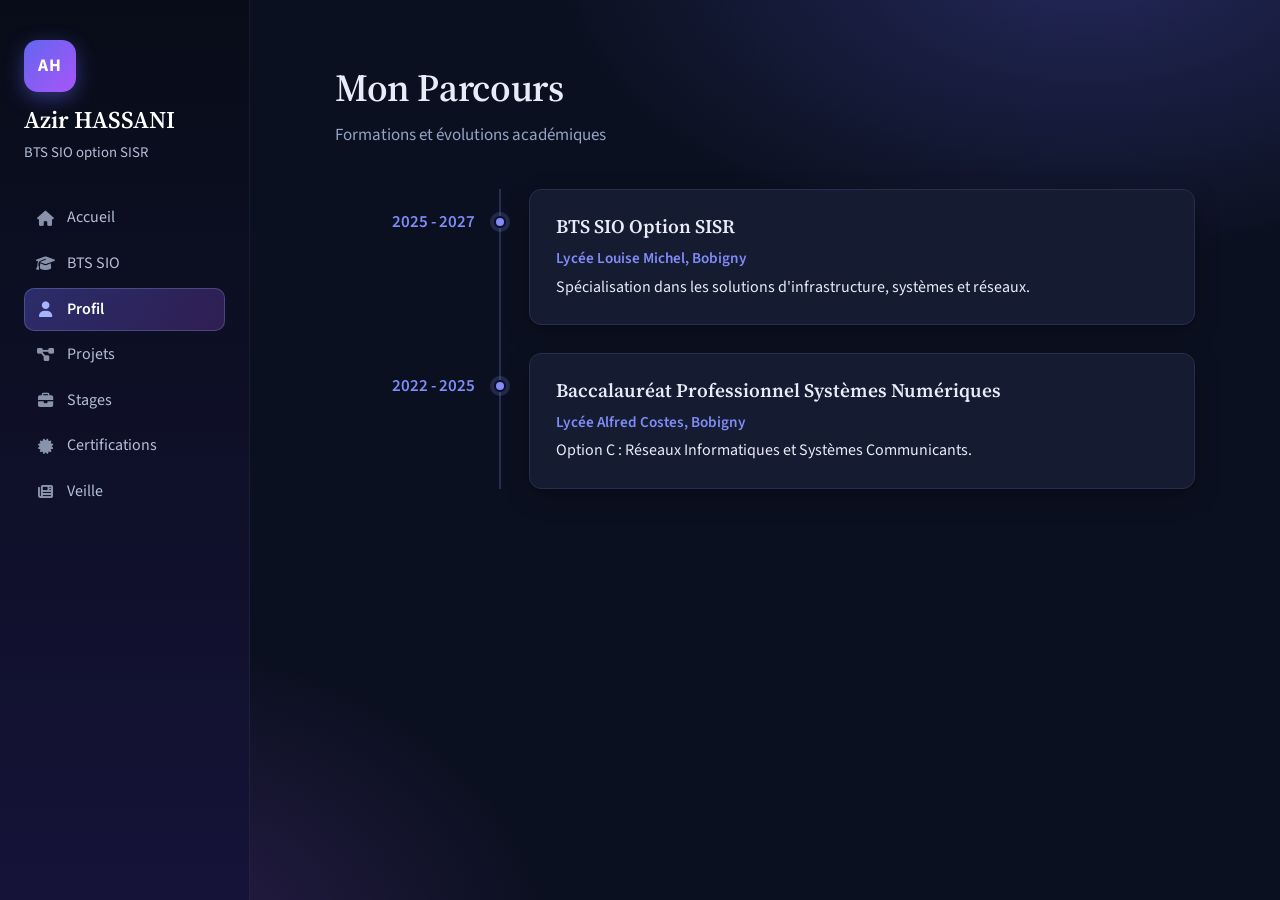
==== portfolio/profil.html @ 305497b4 "Add files via upload" ====
<!DOCTYPE html>
<html lang="fr">
<head>
    <meta charset="UTF-8">
    <meta name="viewport" content="width=device-width, initial-scale=1.0">
    <title>Profil - Azir HASSANI</title>
    <link rel="stylesheet" href="https://cdnjs.cloudflare.com/ajax/libs/font-awesome/6.4.0/css/all.min.css">
    <link href="https://fonts.googleapis.com/css2?family=Source+Sans+3:wght@400;600;700&family=Source+Serif+4:wght@500;600;700&display=swap" rel="stylesheet">
    <link rel="stylesheet" href="style.css">
</head>
<body>

    <header class="sidebar">
        <div>
            <span class="avatar" aria-hidden="true">AH</span>
            <a href="index.html" class="brand">Azir HASSANI</a>
            <p class="brand-sub">BTS SIO option SISR</p>
        </div>
        <nav>
            <ul class="nav-links">
                <li><a href="index.html"><i class="fa-solid fa-house"></i><span>Accueil</span></a></li>
                <li><a href="bts-sio.html"><i class="fa-solid fa-graduation-cap"></i><span>BTS SIO</span></a></li>
                <li><a href="profil.html" class="active"><i class="fa-solid fa-user"></i><span>Profil</span></a></li>
                <li><a href="projets.html"><i class="fa-solid fa-diagram-project"></i><span>Projets</span></a></li>
                <li><a href="stages.html"><i class="fa-solid fa-briefcase"></i><span>Stages</span></a></li>
                <li><a href="certifications.html"><i class="fa-solid fa-certificate"></i><span>Certifications</span></a></li>
                <li><a href="veille.html"><i class="fa-solid fa-newspaper"></i><span>Veille</span></a></li>
            </ul>
        </nav>
    </header>

    <main class="page">
        <h1 class="page-title">Mon Parcours</h1>
        <p class="page-lead">Formations et évolutions académiques</p>

        <!-- Pour l'année d'après : copier un bloc <li class="timeline-item"> et le placer en premier
        <li class="timeline-item">
            <span class="timeline-date">2027 - 2028</span>
            <div class="timeline-body">
                <div class="panel">
                    <h2 class="panel-title">Licence ...</h2>
                    <p class="panel-meta">Établissement, Ville</p>
                    <p class="panel-text">...</p>
                </div>
            </div>
        </li>
        -->

        <ol class="timeline">
            <li class="timeline-item">
                <span class="timeline-date">2025 - 2027</span>
                <div class="timeline-body">
                    <div class="panel">
                        <h2 class="panel-title">BTS SIO Option SISR</h2>
                        <p class="panel-meta">Lycée Louise Michel, Bobigny</p>
                        <p class="panel-text">Spécialisation dans les solutions d'infrastructure, systèmes et réseaux.</p>
                    </div>
                </div>
            </li>

            <li class="timeline-item">
                <span class="timeline-date">2022 - 2025</span>
                <div class="timeline-body">
                    <div class="panel">
                        <h2 class="panel-title">Baccalauréat Professionnel Systèmes Numériques</h2>
                        <p class="panel-meta">Lycée Alfred Costes, Bobigny</p>
                        <p class="panel-text">Option C : Réseaux Informatiques et Systèmes Communicants.</p>
                    </div>
                </div>
            </li>
        </ol>
    </main>

</body>
</html>
---- portfolio/style.css ----
/* =========================================================
   PORTFOLIO - Azir HASSANI
   Thème sombre moderne (indigo), sans JavaScript
========================================================= */

:root {
    --paper: #0b1020;
    --surface: #151b30;
    --ink: #e8ecf8;
    --muted: #94a3c4;
    --line: #262f50;

    --accent: #818cf8;
    --accent-soft: rgba(129, 140, 248, 0.16);

    --side-bg: #080c18;
    --side-text: #b4bfd8;
    --side-accent: #a5b4fc;

    --serif: 'Source Serif 4', Georgia, 'Times New Roman', serif;
    --sans: 'Source Sans 3', system-ui, -apple-system, 'Segoe UI', sans-serif;

    --sidebar-width: 250px;
    --radius: 12px;
    --shadow: 0 1px 2px rgba(0, 0, 0, 0.3), 0 8px 24px rgba(0, 0, 0, 0.25);
    --shadow-hover: 0 10px 32px rgba(129, 140, 248, 0.25);
}


/* =========================================================
   BASE
========================================================= */

*,
*::before,
*::after {
    box-sizing: border-box;
}

html {
    scroll-behavior: smooth;
}

body {
    margin: 0;
    min-height: 100vh;
    background:
        radial-gradient(900px 500px at 85% -5%, rgba(99, 102, 241, 0.28), transparent 60%),
        radial-gradient(700px 500px at 10% 105%, rgba(168, 85, 247, 0.20), transparent 60%),
        var(--paper);
    background-attachment: fixed;
    color: var(--ink);
    font-family: var(--sans);
    font-size: 1.0625rem;
    line-height: 1.6;
}

h1, h2, h3, h4 {
    font-family: var(--serif);
    line-height: 1.25;
}

a:focus-visible,
.btn:focus-visible {
    outline: 2px solid var(--accent);
    outline-offset: 3px;
}


/* =========================================================
   MENU LATÉRAL
========================================================= */

.sidebar {
    position: fixed;
    top: 0;
    left: 0;
    bottom: 0;
    z-index: 10;
    width: var(--sidebar-width);
    padding: 40px 24px;
    display: flex;
    flex-direction: column;
    gap: 32px;
    overflow-y: auto;
    background: linear-gradient(180deg, #080c18 0%, #151338 100%);
    border-right: 1px solid rgba(255, 255, 255, 0.06);
    color: var(--side-text);
}

.brand {
    display: block;
    font-family: var(--serif);
    font-size: 1.5rem;
    font-weight: 600;
    line-height: 1.2;
    color: #fff;
    text-decoration: none;
}

.brand-sub {
    margin: 6px 0 0;
    font-size: 0.92rem;
    color: var(--side-text);
}

.nav-links {
    list-style: none;
    margin: 0;
    padding: 0;
    display: flex;
    flex-direction: column;
    gap: 2px;
}

.nav-links a {
    border-radius: 0 8px 8px 0;
    display: block;
    padding: 9px 12px;
    border-left: 3px solid transparent;
    color: var(--side-text);
    font-size: 1rem;
    text-decoration: none;
    transition: color 0.2s;
}

.nav-links a:hover {
    color: #fff;
}

.nav-links a.active {
    color: #fff;
    font-weight: 600;
    border-left-color: var(--side-accent);
    background: rgba(255, 255, 255, 0.06);
}

.sidebar a:focus-visible {
    outline: 2px solid var(--side-accent);
    outline-offset: 2px;
}


/* =========================================================
   CONTENU DES PAGES
========================================================= */

.page {
    margin-left: var(--sidebar-width);
    padding: 64px 56px 96px;
}

/* Contenu centré dans l'espace à droite du menu */
.page {
    display: grid;
    grid-template-columns: minmax(0, 860px);
    justify-content: center;
    align-content: start;
}

.page-title {
    margin: 0 0 10px;
    font-size: 2.4rem;
    font-weight: 600;
}

.page-lead {
    margin: 0 0 40px;
    max-width: 62ch;
    color: var(--muted);
}

/* Liens simples dans le texte */
.page a:not([class]) {
    color: var(--accent);
    text-underline-offset: 3px;
}

.page a:not([class]):hover {
    text-decoration-thickness: 2px;
}


/* =========================================================
   ACCUEIL
========================================================= */

.home {
    min-height: 100vh;
    align-content: center;
}

.hero-title {
    margin: 0 0 12px;
    font-size: clamp(2.6rem, 6vw, 4.4rem);
    font-weight: 700;
    letter-spacing: -0.02em;
    line-height: 1.05;
}

.hero-subtitle {
    margin: 0 0 28px;
    font-family: var(--sans);
    font-size: 1.3rem;
    font-weight: 600;
    color: var(--accent);
}

.hero-text {
    margin: 0 0 40px;
    max-width: 54ch;
    font-size: 1.15rem;
    color: var(--muted);
}

.hero-buttons {
    display: flex;
    flex-wrap: wrap;
    gap: 14px;
}


/* =========================================================
   BOUTONS
========================================================= */

.btn {
    display: inline-flex;
    align-items: center;
    gap: 10px;
    padding: 11px 22px;
    border: 1px solid var(--ink);
    border-radius: 10px;
    font-family: var(--sans);
    font-size: 1rem;
    font-weight: 600;
    text-decoration: none;
    cursor: pointer;
    transition: background 0.2s, color 0.2s, border-color 0.2s;
}

.btn-primary {
    background: linear-gradient(135deg, #6366f1, #8b5cf6);
    border-color: transparent;
    color: #fff;
}

.btn-primary:hover {
    filter: brightness(1.12);
    border-color: transparent;
}

.btn-outline {
    background: transparent;
    color: var(--ink);
}

.btn-outline {
    border-color: var(--line);
}

.btn-outline:hover {
    background: var(--accent-soft);
    border-color: var(--accent);
    color: var(--accent);
}


/* =========================================================
   PANNEAUX (anciennes "cartes")
========================================================= */

.panel {
    margin-bottom: 20px;
    padding: 24px 26px;
    background: var(--surface);
    border: 1px solid var(--line);
    border-radius: var(--radius);
    box-shadow: var(--shadow);
}

.panel-title {
    margin: 0 0 8px;
    font-size: 1.2rem;
    font-weight: 600;
}

.panel-sub {
    display: block;
    font-size: 0.92rem;
    color: var(--muted);
}

.panel-meta {
    margin: 0 0 4px;
    font-size: 0.95rem;
    font-weight: 600;
    color: var(--accent);
}

.panel-text {
    margin: 0;
    font-size: 1rem;
}

.panel-hint {
    margin: 12px 0 0;
    font-size: 0.92rem;
    color: var(--muted);
}

.panel-head {
    display: flex;
    align-items: flex-start;
    gap: 14px;
    margin-bottom: 12px;
}

.panel-head .panel-title {
    margin-bottom: 2px;
}

.panel-icon {
    flex: none;
    width: 1.6rem;
    margin-top: 3px;
    font-size: 1.2rem;
    text-align: center;
    color: var(--accent);
}

.panel ul {
    margin: 12px 0 0;
    padding-left: 20px;
}

.panel li + li {
    margin-top: 4px;
}

.panel-accent {
    border-left: 4px solid var(--accent);
}

/* Panneau entièrement cliquable */
.panel-link {
    display: block;
    color: inherit;
    text-decoration: none;
}

.panel-link .panel {
    transition: border-color 0.2s, box-shadow 0.2s, transform 0.2s;
}

.panel-link:hover .panel {
    border-color: var(--accent);
    box-shadow: var(--shadow-hover);
    transform: translateY(-2px);
}

.panel-link:hover .panel-title {
    color: var(--accent);
}

.grid-2 {
    display: grid;
    grid-template-columns: repeat(auto-fit, minmax(300px, 1fr));
    gap: 20px;
    margin-bottom: 20px;
}

.grid-2 .panel {
    height: 100%;
    margin-bottom: 0;
}


/* =========================================================
   ONGLETS (sans JS : boutons radio cachés + labels)
========================================================= */

.tabs {
    position: relative;
    padding: 0 26px 28px;
    background: var(--surface);
    border: 1px solid var(--line);
    border-radius: var(--radius);
    box-shadow: var(--shadow);
}

.tab-radio {
    position: absolute;
    width: 0;
    height: 0;
    opacity: 0;
    pointer-events: none;
}

.tab-menu {
    display: flex;
    flex-wrap: wrap;
    gap: 4px;
    margin: 0 -26px 26px;
    padding: 0 26px;
    border-bottom: 1px solid var(--line);
}

.tab-btn {
    margin-bottom: -1px;
    padding: 16px 16px 13px;
    border-bottom: 3px solid transparent;
    font-weight: 600;
    color: var(--muted);
    cursor: pointer;
    user-select: none;
    transition: color 0.2s;
}

.tab-btn:hover {
    color: var(--ink);
}

/* Onglet sélectionné */
#radio-s1:checked ~ .tab-menu label[for="radio-s1"],
#radio-s2:checked ~ .tab-menu label[for="radio-s2"],
#radio-a2:checked ~ .tab-menu label[for="radio-a2"] {
    color: var(--accent);
    border-bottom-color: var(--accent);
}

/* Navigation au clavier */
#radio-s1:focus-visible ~ .tab-menu label[for="radio-s1"],
#radio-s2:focus-visible ~ .tab-menu label[for="radio-s2"],
#radio-a2:focus-visible ~ .tab-menu label[for="radio-a2"] {
    outline: 2px solid var(--accent);
    outline-offset: -2px;
}

/* Tous les contenus sont cachés par défaut */
.tab-content {
    display: none;
}

/* Seul le contenu de l'onglet sélectionné est affiché */
#radio-s1:checked ~ #tab-s1,
#radio-s2:checked ~ #tab-s2,
#radio-a2:checked ~ #tab-a2 {
    display: block;
    animation: fadeIn 0.25s ease-out;
}

@keyframes fadeIn {
    from { opacity: 0; }
    to   { opacity: 1; }
}


/* =========================================================
   COMPÉTENCES (badges = liens vers les PDF de cours)
========================================================= */

.skills-group {
    margin-bottom: 26px;
}

.skills-group:last-child {
    margin-bottom: 0;
}

.skills-group-title {
    margin: 0 0 12px;
    font-family: var(--sans);
    font-size: 1rem;
    font-weight: 700;
    color: var(--ink);
}

.skills-badge-list {
    display: flex;
    flex-wrap: wrap;
    gap: 10px;
}

.skill-badge {
    display: inline-block;
    padding: 7px 16px;
    background: var(--surface);
    border: 1px solid var(--line);
    border-radius: 999px;
    font-size: 0.95rem;
    font-weight: 600;
    color: var(--ink);
    text-decoration: none;
    transition: border-color 0.2s, color 0.2s, background 0.2s;
}

.skill-badge:hover {
    border-color: var(--accent);
    background: var(--accent-soft);
    color: var(--accent);
}


/* =========================================================
   FRISE (profil + stages)
========================================================= */

.timeline {
    list-style: none;
    margin: 0;
    padding: 0;
}

.timeline-item {
    display: grid;
    grid-template-columns: 140px 1fr;
    gap: 24px;
}

.timeline-date {
    padding-top: 20px;
    font-weight: 600;
    text-align: right;
    color: var(--accent);
}

.timeline-body {
    position: relative;
    padding: 0 0 28px 28px;
    border-left: 2px solid var(--line);
}

.timeline-item:last-child .timeline-body {
    padding-bottom: 0;
}

.timeline-body::before {
    content: "";
    position: absolute;
    top: 27px;
    left: -7px;
    width: 12px;
    height: 12px;
    background: var(--accent);
    border: 2px solid var(--paper);
    border-radius: 50%;
}

.timeline-body .panel {
    margin-bottom: 0;
}


/* =========================================================
   VEILLE TECHNOLOGIQUE
========================================================= */

.veille-list {
    list-style: none;
    margin: 36px 0 40px;
    padding: 0;
    border-top: 1px solid var(--line);
}

.entry {
    display: grid;
    grid-template-columns: 210px 1fr;
    gap: 8px 28px;
    padding: 22px 14px;
    border-bottom: 1px solid var(--line);
    color: inherit;
    text-decoration: none;
    transition: background 0.2s;
}

.entry:hover {
    background: var(--surface);
}

.entry-source {
    display: block;
    font-weight: 600;
    color: var(--accent);
}

.entry-date {
    display: block;
    font-size: 0.92rem;
    color: var(--muted);
}

.entry h3 {
    margin: 0 0 6px;
    font-size: 1.12rem;
    font-weight: 600;
    transition: color 0.2s;
}

.entry:hover h3 {
    color: var(--accent);
}

.entry p {
    margin: 0;
    font-size: 0.97rem;
    color: var(--muted);
}

.entry .entry-cve {
    margin-top: 10px;
    font-size: 0.9rem;
    color: var(--ink);
}

.entry-cve span {
    color: var(--accent);
    font-weight: 600;
}

.sources-list {
    margin: 14px 0 0;
    padding-left: 20px;
    line-height: 1.9;
}


/* =========================================================
   FENÊTRE CV (sans JS : ouverte avec :target)
========================================================= */

.cv-modal {
    display: none;
    position: fixed;
    inset: 0;
    z-index: 2000;
    justify-content: center;
    align-items: center;
    padding: 20px;
    background: rgba(4, 6, 14, 0.8);
}

.cv-modal:target {
    display: flex;
    animation: fadeIn 0.2s ease-out;
}

/* Zone cliquable derrière la fenêtre pour la fermer */
.cv-modal-backdrop {
    position: absolute;
    inset: 0;
    cursor: default;
}

.cv-modal-box {
    position: relative;
    z-index: 1;
    display: flex;
    flex-direction: column;
    gap: 14px;
    width: 100%;
    max-width: 980px;
    height: 90vh;
    padding: 24px;
    background: var(--surface);
    border-radius: 8px;
    box-shadow: 0 24px 60px rgba(15, 23, 42, 0.35);
}

.cv-modal-box h2 {
    margin: 0;
    padding-right: 40px;
    font-size: 1.2rem;
}

.cv-modal-close {
    position: absolute;
    top: 12px;
    right: 16px;
    font-size: 2rem;
    line-height: 1;
    color: var(--muted);
    text-decoration: none;
}

.cv-modal-close:hover {
    color: var(--accent);
}

.cv-modal-pdf {
    flex: 1;
    width: 100%;
    min-height: 0;
    border: 1px solid var(--line);
    border-radius: 8px;
}

.cv-modal-fallback {
    padding: 24px;
    color: var(--muted);
}

.cv-modal-actions {
    display: flex;
    flex-wrap: wrap;
    gap: 12px;
}


/* =========================================================
   RESPONSIVE
========================================================= */

@media (max-width: 860px) {
    .sidebar {
        position: static;
        width: 100%;
        padding: 24px;
    }

    .page {
        margin-left: 0;
        padding: 40px 20px 64px;
    }

    .home {
        min-height: auto;
    }

    .timeline-item,
    .entry {
        grid-template-columns: 1fr;
        gap: 4px;
    }

    .timeline-date {
        padding-top: 0;
        text-align: left;
    }
}


/* =========================================================
   MODERNISATION : avatar, menu à icônes, accueil, animations
========================================================= */

.avatar {
    display: grid;
    place-items: center;
    width: 52px;
    height: 52px;
    margin-bottom: 14px;
    border-radius: 14px;
    background: linear-gradient(135deg, #6366f1, #a855f7);
    color: #fff;
    font-family: var(--sans);
    font-weight: 700;
    font-size: 1.1rem;
    letter-spacing: 0.03em;
    box-shadow: 0 6px 20px rgba(99, 102, 241, 0.45);
}

.nav-links a {
    display: flex;
    align-items: center;
    gap: 12px;
    border-radius: 10px;
    border-left: 0;
    transition: background 0.2s, color 0.2s, transform 0.2s;
}

.nav-links a i {
    width: 1.2rem;
    text-align: center;
    font-size: 0.95rem;
    opacity: 0.75;
}

.nav-links a:hover {
    background: rgba(255, 255, 255, 0.05);
    transform: translateX(3px);
}

.nav-links a.active {
    border-left: 0;
    background: linear-gradient(135deg, rgba(99, 102, 241, 0.35), rgba(168, 85, 247, 0.22));
    box-shadow: inset 0 0 0 1px rgba(165, 180, 252, 0.25);
}

.nav-links a.active i {
    opacity: 1;
    color: var(--side-accent);
}

/* Titres */
.page-title {
    background: linear-gradient(135deg, #e8ecf8 30%, #a5b4fc);
    -webkit-background-clip: text;
    background-clip: text;
    color: transparent;
    letter-spacing: -0.01em;
}

/* Accueil */
.hero-badge {
    display: inline-flex;
    align-items: center;
    gap: 10px;
    justify-self: start;
    margin: 0 0 22px;
    padding: 7px 16px;
    border: 1px solid var(--line);
    border-radius: 999px;
    background: var(--accent-soft);
    font-size: 0.9rem;
    font-weight: 600;
    color: var(--side-accent);
}

.hero-badge .dot {
    width: 8px;
    height: 8px;
    border-radius: 50%;
    background: #34d399;
    box-shadow: 0 0 0 4px rgba(52, 211, 153, 0.2);
}

.hero-title .grad {
    background: linear-gradient(135deg, #818cf8, #c084fc 60%, #f0abfc);
    -webkit-background-clip: text;
    background-clip: text;
    color: transparent;
}

.hero-subtitle {
    color: var(--side-accent);
}

.stats {
    display: grid;
    grid-template-columns: repeat(auto-fit, minmax(150px, 1fr));
    gap: 14px;
    margin: 48px 0 28px;
}

.stat {
    padding: 18px 20px;
    border: 1px solid var(--line);
    border-radius: var(--radius);
    background: var(--surface);
    box-shadow: var(--shadow);
}

.stat-num {
    display: block;
    font-family: var(--serif);
    font-size: 2.2rem;
    font-weight: 700;
    line-height: 1.1;
    background: linear-gradient(135deg, #818cf8, #c084fc);
    -webkit-background-clip: text;
    background-clip: text;
    color: transparent;
}

.stat-label {
    font-size: 0.92rem;
    color: var(--muted);
}

.chips {
    display: flex;
    flex-wrap: wrap;
    gap: 10px;
    margin: 0 0 32px;
    padding: 0;
    list-style: none;
}

.chips li {
    padding: 6px 15px;
    border: 1px solid var(--line);
    border-radius: 999px;
    background: var(--accent-soft);
    font-size: 0.92rem;
    font-weight: 600;
    color: var(--side-accent);
}

.quick {
    display: grid;
    grid-template-columns: repeat(auto-fit, minmax(210px, 1fr));
    gap: 14px;
}

.quick-card {
    display: flex;
    align-items: center;
    gap: 14px;
    padding: 16px 18px;
    border: 1px solid var(--line);
    border-radius: var(--radius);
    background: var(--surface);
    color: var(--ink);
    text-decoration: none;
    transition: transform 0.2s, border-color 0.2s, box-shadow 0.2s;
}

.quick-card:hover {
    transform: translateY(-3px);
    border-color: var(--accent);
    box-shadow: var(--shadow-hover);
}

.quick-card i {
    display: grid;
    place-items: center;
    flex: none;
    width: 42px;
    height: 42px;
    border-radius: 10px;
    background: var(--accent-soft);
    color: var(--accent);
}

.quick-card strong {
    display: block;
    line-height: 1.2;
}

.quick-card span {
    font-size: 0.88rem;
    color: var(--muted);
}

/* Icônes des panneaux dans une pastille */
.panel-icon {
    display: grid;
    place-items: center;
    width: 2.4rem;
    height: 2.4rem;
    margin-top: 0;
    border-radius: 10px;
    background: var(--accent-soft);
    font-size: 1rem;
}

/* Frise : point lumineux */
.timeline-body::before {
    box-shadow: 0 0 0 4px rgba(129, 140, 248, 0.2);
}

/* Veille : survol plus doux */
.entry {
    border-radius: 10px;
}

/* Barre de défilement */
html {
    scrollbar-color: #2b3560 var(--paper);
}

/* Animations d'apparition (CSS seul) */
@keyframes fadeUp {
    from { opacity: 0; transform: translateY(14px); }
    to   { opacity: 1; transform: none; }
}

.page > * {
    animation: fadeUp 0.55s ease-out both;
}

.page > *:nth-child(2) { animation-delay: 0.05s; }
.page > *:nth-child(3) { animation-delay: 0.10s; }
.page > *:nth-child(4) { animation-delay: 0.15s; }
.page > *:nth-child(5) { animation-delay: 0.20s; }
.page > *:nth-child(n+6) { animation-delay: 0.25s; }

@media (prefers-reduced-motion: reduce) {
    .page > *,
    .cv-modal:target { animation: none; }
    html { scroll-behavior: auto; }
}

@media (max-width: 860px) {
    .nav-links {
        flex-direction: row;
        flex-wrap: wrap;
    }

    .nav-links a:hover {
        transform: none;
    }

    .avatar {
        margin-bottom: 10px;
    }
}
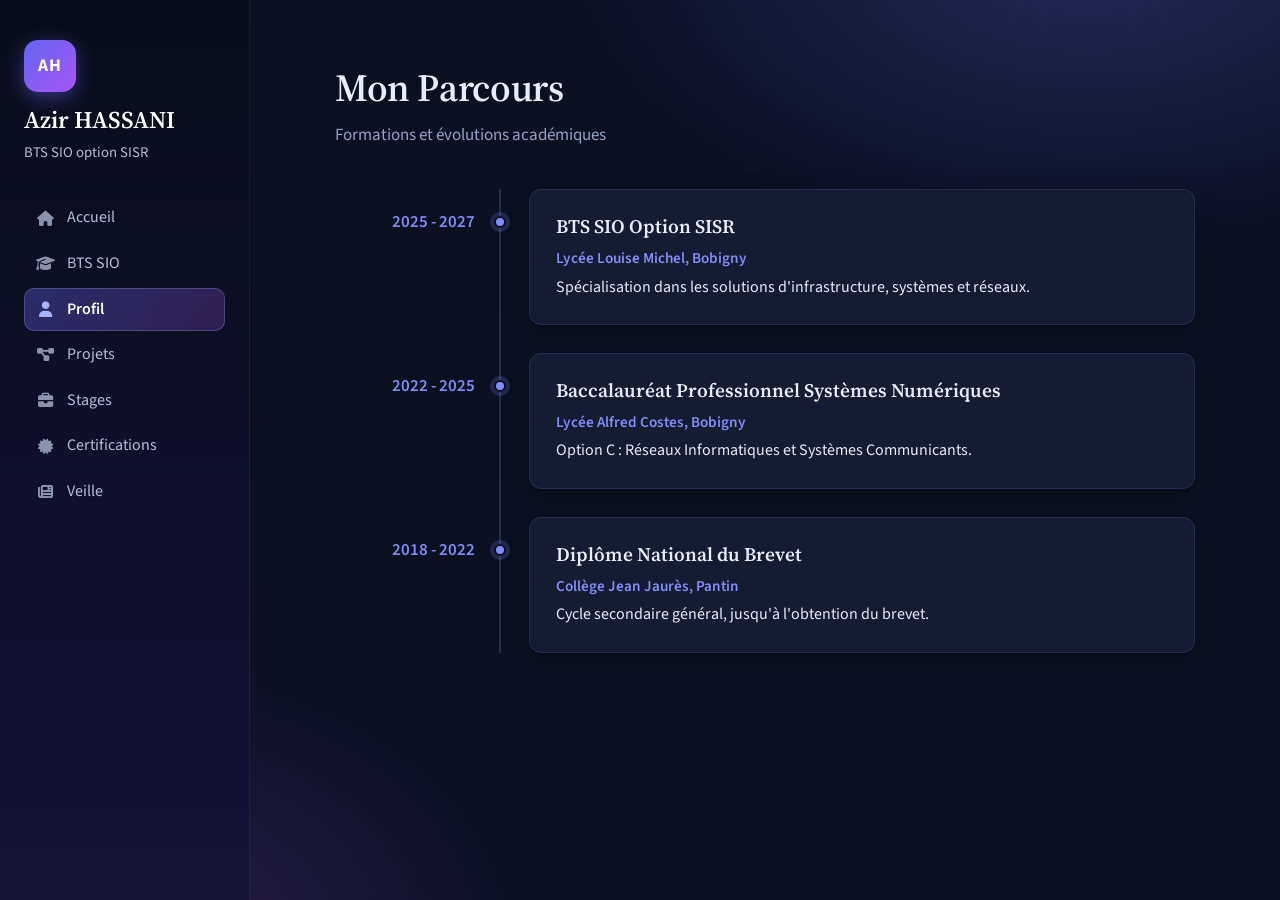
==== commit 8c7b8d49: "Add education timeline for Diplôme National du Brevet" ====
--- a/portfolio/profil.html
+++ b/portfolio/profil.html
@@ -67,6 +67,16 @@
                         <p class="panel-text">Option C : Réseaux Informatiques et Systèmes Communicants.</p>
                     </div>
                 </div>
+                <li class="timeline-item">
+                <span class="timeline-date">2018 - 2022</span>
+                <div class="timeline-body">
+                    <div class="panel">
+                        <h2 class="panel-title">Diplôme National du Brevet</h2>
+                        <p class="panel-meta">Collège Jean Jaurès, Pantin</p>
+                        <p class="panel-text">Cycle secondaire général, jusqu'à l'obtention du brevet.</p>
+                    </div>
+                </div>
+            </li>
             </li>
         </ol>
     </main>
